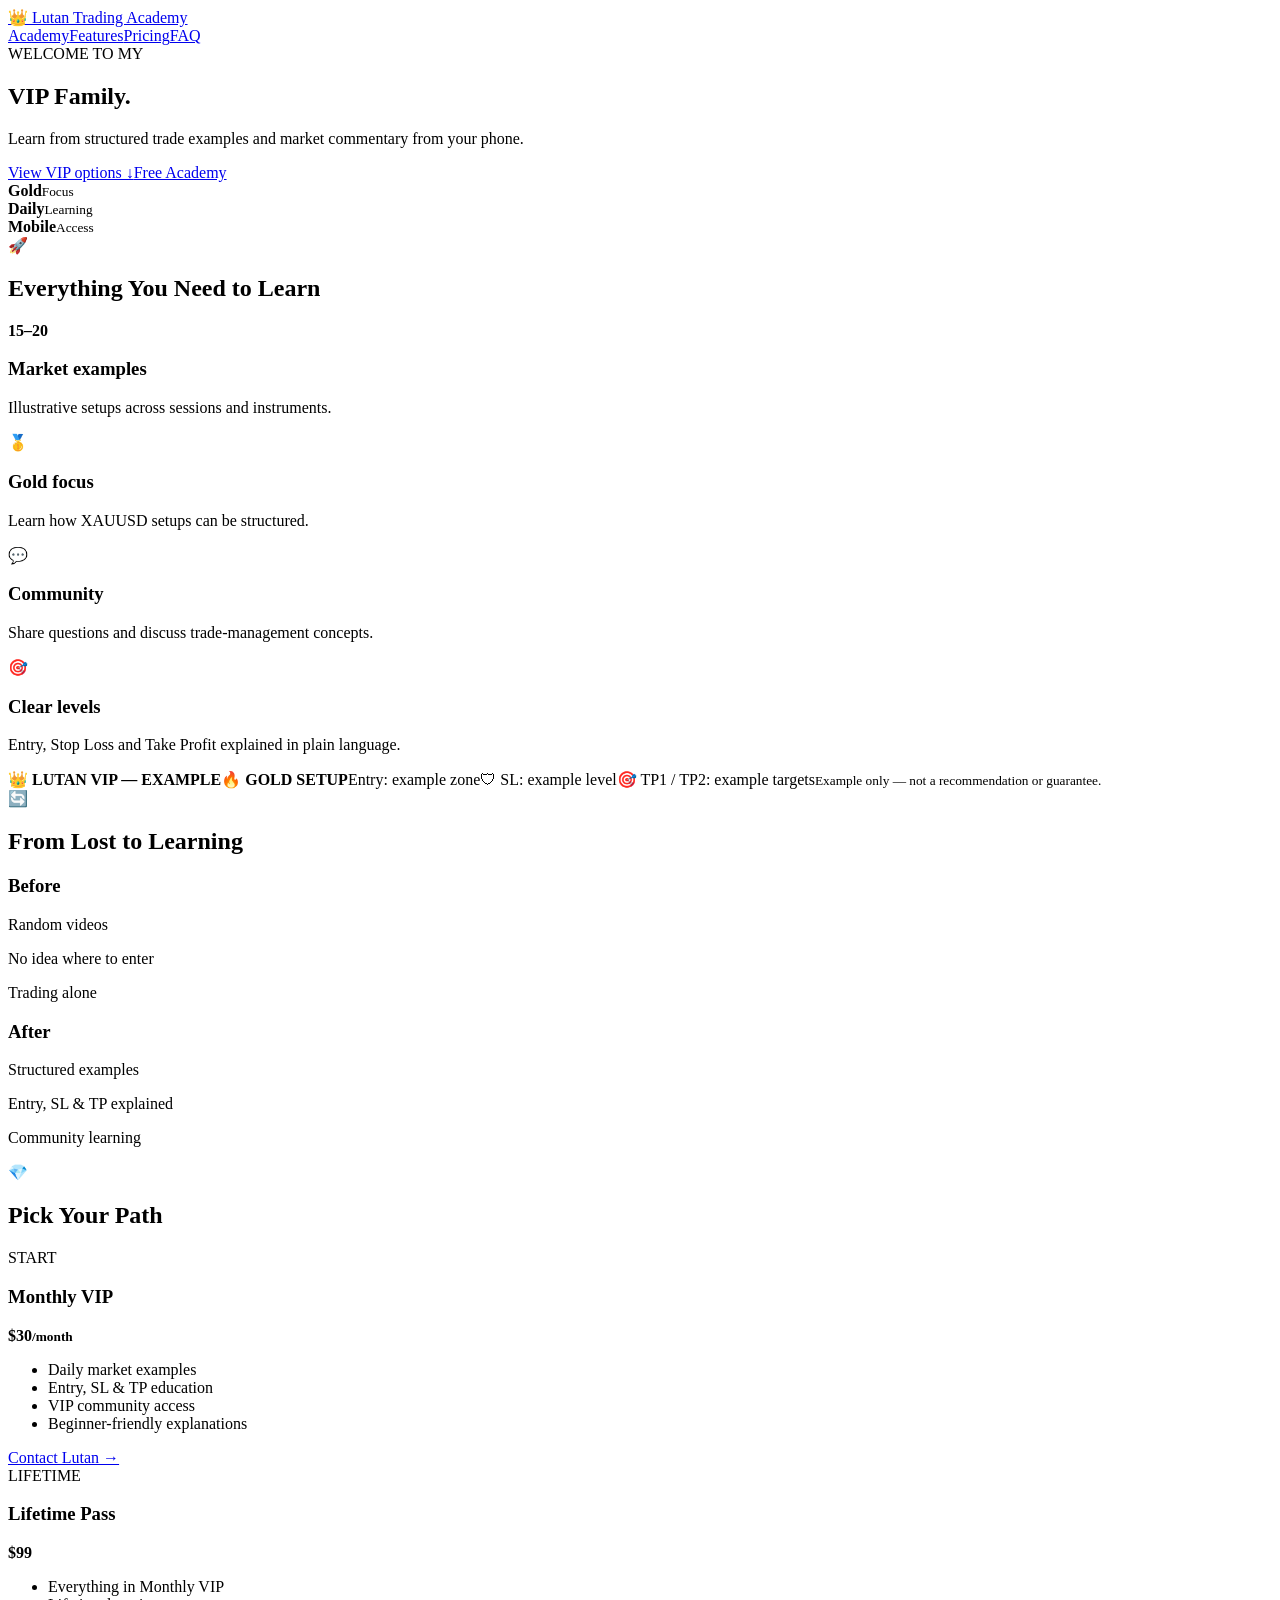
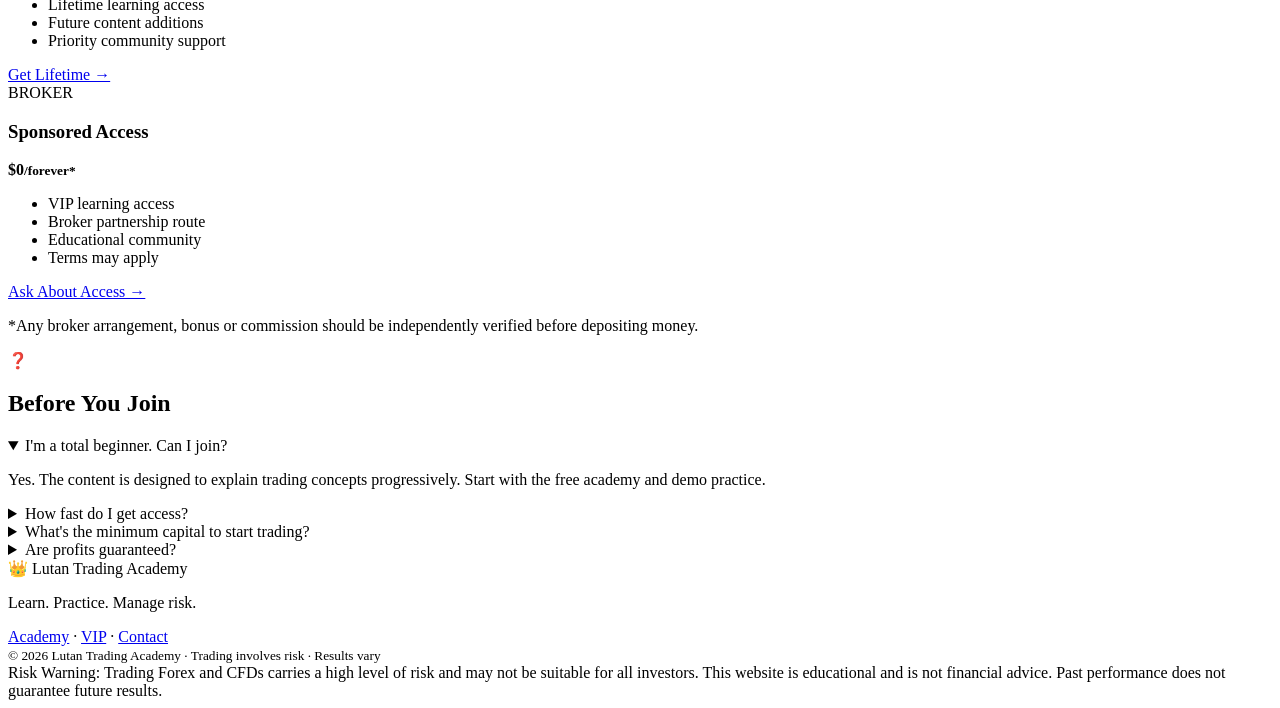
==== vip.html @ 35ac0864 "Add files via upload" ====
<!DOCTYPE html>
<html lang="en"><head><meta charset="UTF-8"><meta name="viewport" content="width=device-width,initial-scale=1"><title>Lutan VIP — Copy My Gold Trades</title><link rel="stylesheet" href="assets/style.css"></head>
<body>
<header class="nav"><a class="brand" href="index.html">👑 Lutan Trading Academy</a><nav><a href="index.html">Academy</a><a href="#features">Features</a><a href="#pricing">Pricing</a><a href="#faq">FAQ</a></nav></header>
<section class="hero vip-hero"><div class="eyebrow">WELCOME TO MY</div><h1>VIP <span>Family.</span></h1><p class="lead">Learn from structured trade examples and market commentary from your phone.</p><div class="hero-actions"><a class="btn primary" href="#pricing">View VIP options ↓</a><a class="btn ghost" href="index.html">Free Academy</a></div><div class="stats"><div><b>Gold</b><small>Focus</small></div><div><b>Daily</b><small>Learning</small></div><div><b>Mobile</b><small>Access</small></div></div></section>
<section class="section" id="features"><div class="section-head"><span>🚀</span><h2>Everything You Need to Learn</h2></div><div class="feature-grid"><div class="card"><b>15–20</b><h3>Market examples</h3><p>Illustrative setups across sessions and instruments.</p></div><div class="card"><b>🥇</b><h3>Gold focus</h3><p>Learn how XAUUSD setups can be structured.</p></div><div class="card"><b>💬</b><h3>Community</h3><p>Share questions and discuss trade-management concepts.</p></div><div class="card"><b>🎯</b><h3>Clear levels</h3><p>Entry, Stop Loss and Take Profit explained in plain language.</p></div></div>
<div class="signal large"><b>👑 LUTAN VIP — EXAMPLE</b><strong>🔥 GOLD SETUP</strong><span>Entry: example zone</span><span>🛡 SL: example level</span><span>🎯 TP1 / TP2: example targets</span><small>Example only — not a recommendation or guarantee.</small></div></section>
<section class="section dark-section"><div class="section-head"><span>🔄</span><h2>From Lost to Learning</h2></div><div class="before-after"><div class="card before"><h3>Before</h3><p>Random videos</p><p>No idea where to enter</p><p>Trading alone</p></div><div class="card after"><h3>After</h3><p>Structured examples</p><p>Entry, SL & TP explained</p><p>Community learning</p></div></div></section>
<section class="section" id="pricing"><div class="section-head"><span>💎</span><h2>Pick Your Path</h2></div><div class="pricing"><div class="price"><span class="tag">START</span><h3>Monthly VIP</h3><strong>$30<small>/month</small></strong><ul><li>Daily market examples</li><li>Entry, SL & TP education</li><li>VIP community access</li><li>Beginner-friendly explanations</li></ul><a class="btn primary" href="mailto:contact@lutantrading.com?subject=Lutan%20VIP">Contact Lutan →</a></div><div class="price featured"><span class="tag">LIFETIME</span><h3>Lifetime Pass</h3><strong>$99</strong><ul><li>Everything in Monthly VIP</li><li>Lifetime learning access</li><li>Future content additions</li><li>Priority community support</li></ul><a class="btn primary" href="mailto:contact@lutantrading.com?subject=Lutan%20Lifetime%20VIP">Get Lifetime →</a></div><div class="price"><span class="tag">BROKER</span><h3>Sponsored Access</h3><strong>$0<small>/forever*</small></strong><ul><li>VIP learning access</li><li>Broker partnership route</li><li>Educational community</li><li>Terms may apply</li></ul><a class="btn primary" href="mailto:contact@lutantrading.com?subject=Lutan%20VIP%20Broker">Ask About Access →</a></div></div><p class="note">*Any broker arrangement, bonus or commission should be independently verified before depositing money.</p></section>
<section id="faq" class="section faq"><div class="section-head"><span>❓</span><h2>Before You Join</h2></div><details open><summary>I'm a total beginner. Can I join?</summary><p>Yes. The content is designed to explain trading concepts progressively. Start with the free academy and demo practice.</p></details><details><summary>How fast do I get access?</summary><p>Contact details and access procedures should be confirmed before payment. Do not send money to an unverified account.</p></details><details><summary>What's the minimum capital to start trading?</summary><p>There is no universally safe minimum. Capital requirements depend on the instrument, broker, leverage and risk plan.</p></details><details><summary>Are profits guaranteed?</summary><p>No. Trading results vary and no signal provider can guarantee profits.</p></details></section>
<footer><div class="brand">👑 Lutan Trading Academy</div><p>Learn. Practice. Manage risk.</p><div><a href="index.html">Academy</a> · <a href="#pricing">VIP</a> · <a href="mailto:contact@lutantrading.com">Contact</a></div><small>© 2026 Lutan Trading Academy · Trading involves risk · Results vary</small><div class="risk">Risk Warning: Trading Forex and CFDs carries a high level of risk and may not be suitable for all investors. This website is educational and is not financial advice. Past performance does not guarantee future results.</div></footer>
<script src="assets/app.js"></script></body></html>
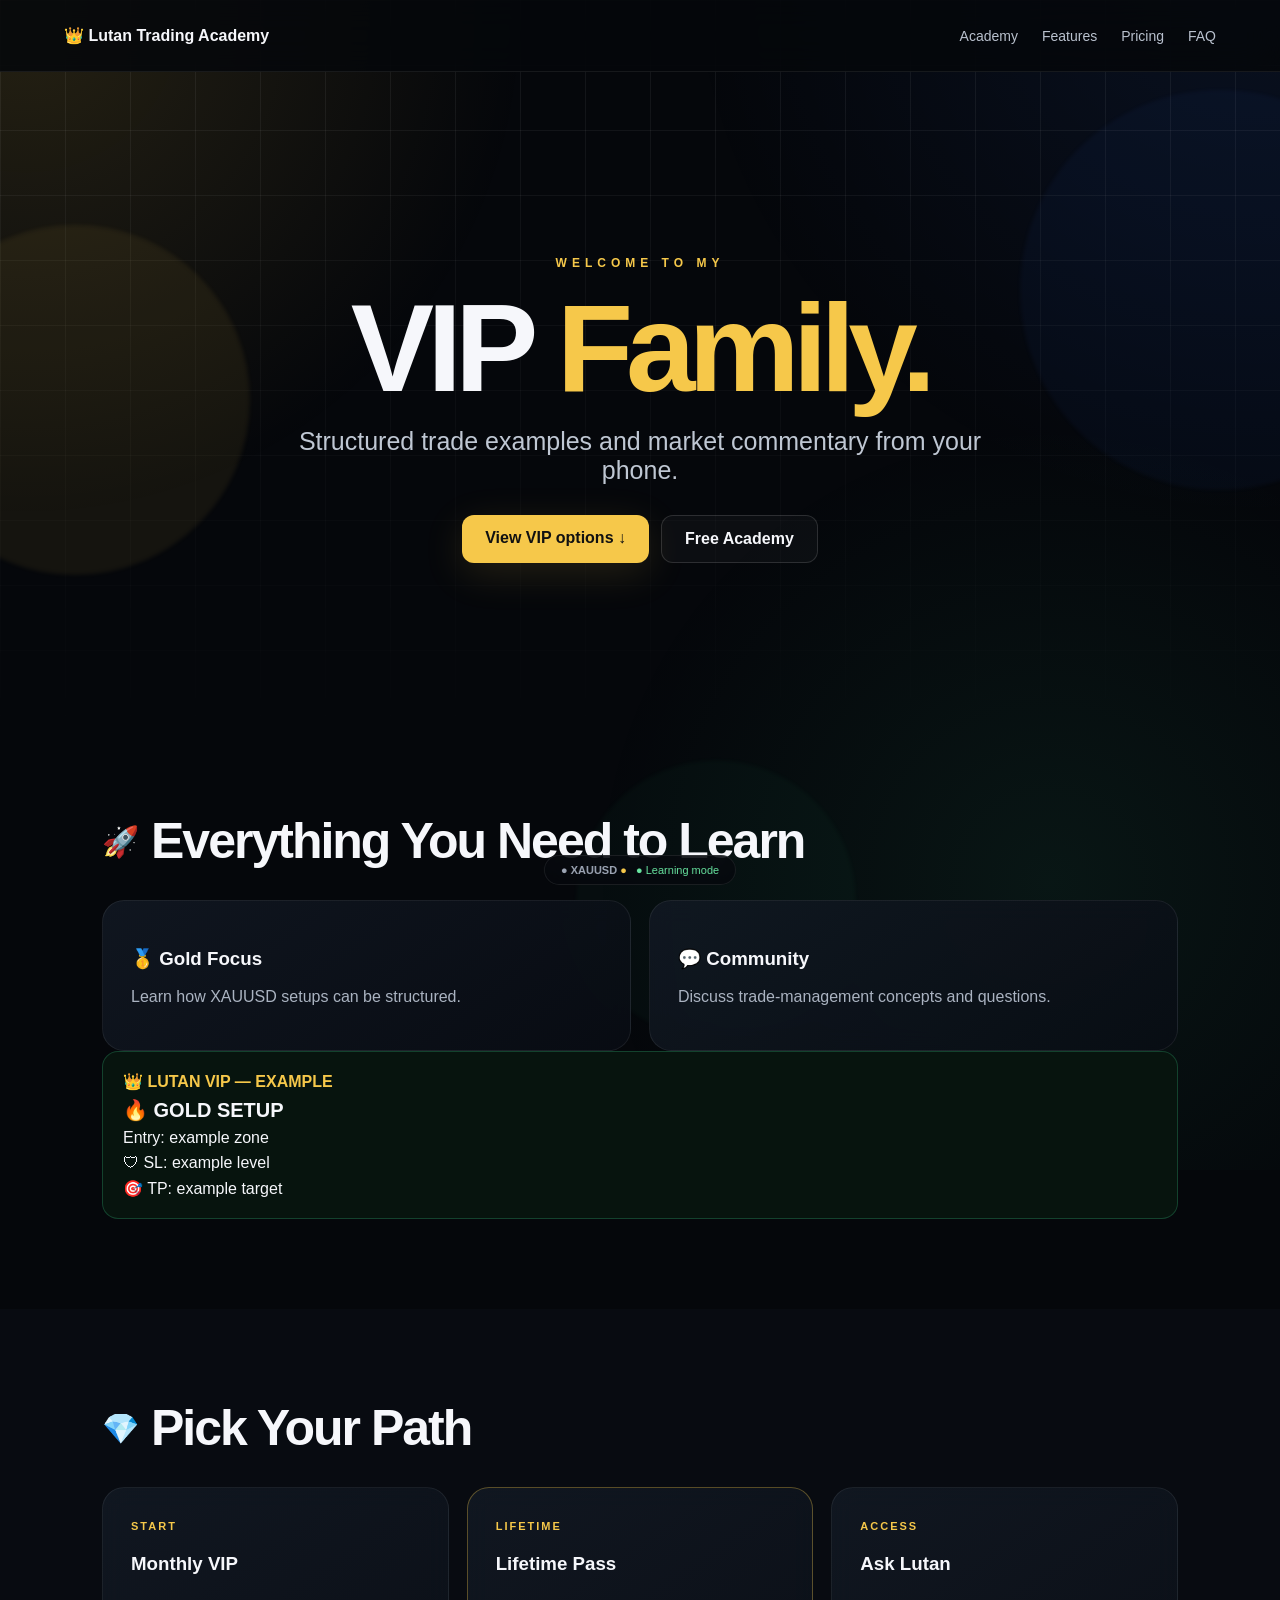
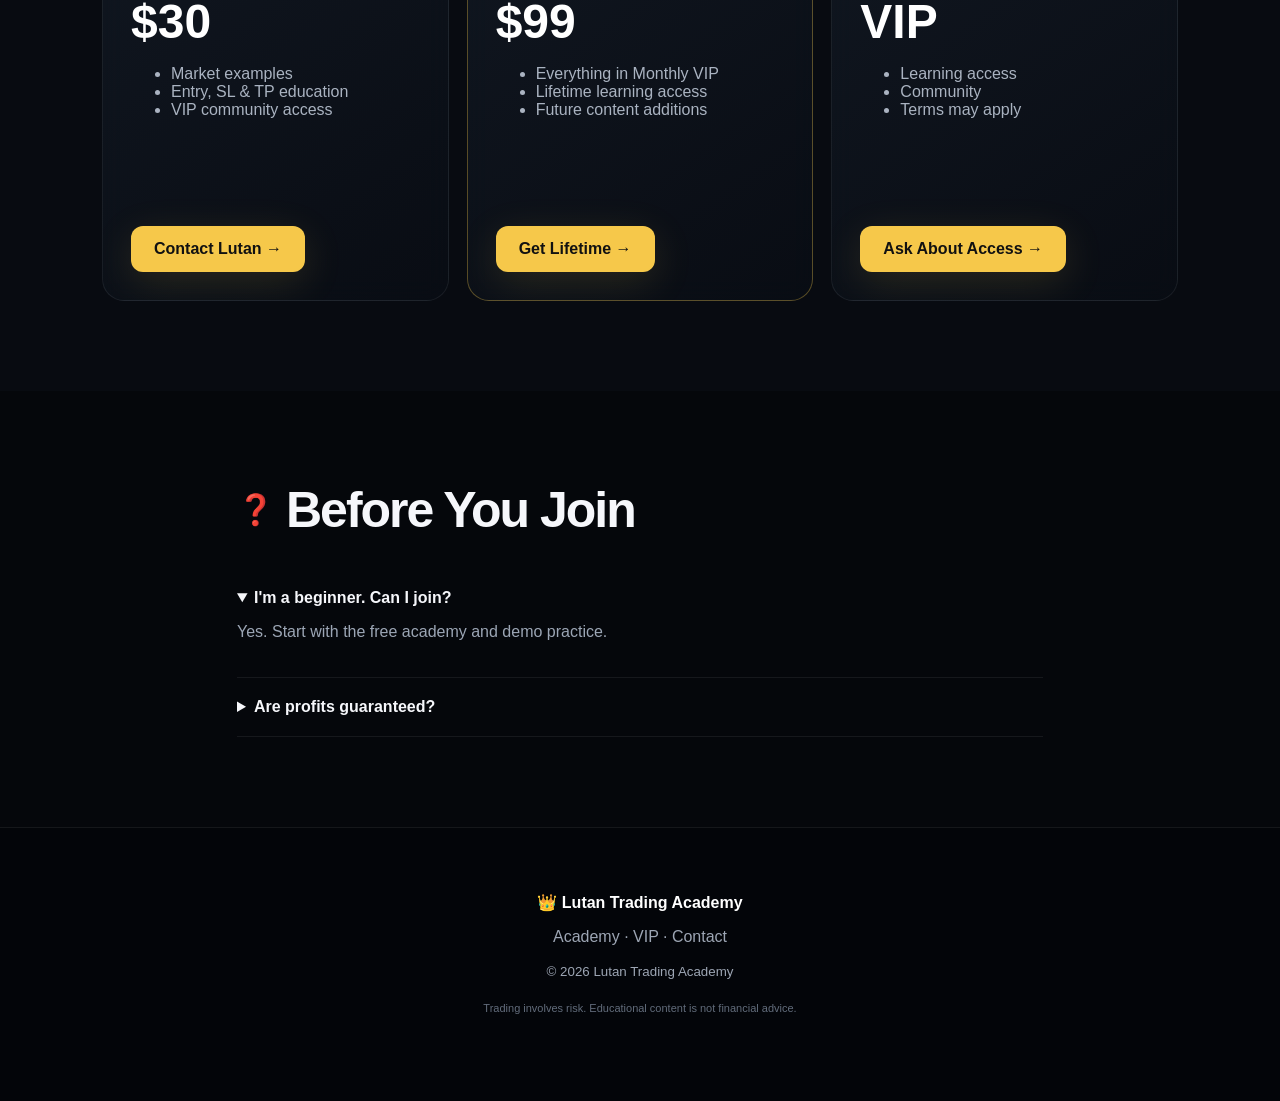
==== commit 0732a1f5: "Add files via upload" ====
--- a/vip.html
+++ b/vip.html
@@ -1,12 +1,19 @@
-<!DOCTYPE html>
-<html lang="en"><head><meta charset="UTF-8"><meta name="viewport" content="width=device-width,initial-scale=1"><title>Lutan VIP — Copy My Gold Trades</title><link rel="stylesheet" href="assets/style.css"></head>
-<body>
+<!doctype html><html><head><meta charset='utf-8'><meta name='viewport' content='width=device-width,initial-scale=1'><title>Lutan Trading Academy</title><style>
+*{box-sizing:border-box}html{scroll-behavior:smooth}body{margin:0;background:#05070b;color:#f6f7fb;font-family:Inter,Arial,sans-serif;overflow-x:hidden}a{text-decoration:none;color:inherit}
+body:before{content:"";position:fixed;inset:-30%;z-index:-3;background:radial-gradient(circle at 20% 20%,#f6c84a22,transparent 25%),radial-gradient(circle at 80% 15%,#3977ff18,transparent 28%),radial-gradient(circle at 70% 80%,#42e59a12,transparent 25%);animation:aurora 15s ease-in-out infinite alternate}
+body:after{content:"";position:fixed;inset:0;z-index:-2;pointer-events:none;background-image:linear-gradient(#fff1 1px,transparent 1px),linear-gradient(90deg,#fff1 1px,transparent 1px);background-size:65px 65px;mask-image:linear-gradient(#000,transparent 85%)}
+@keyframes aurora{to{transform:translate(3%,2%) scale(1.08)}}@keyframes float{50%{transform:translate(100px,-70px) scale(1.2)}}@keyframes up{from{opacity:0;transform:translateY(25px)}to{opacity:1;transform:none}}
+.wall{position:fixed;inset:0;z-index:-1;pointer-events:none}.orb{position:absolute;border-radius:50%;filter:blur(2px);opacity:.35}.o1{width:350px;height:350px;left:-100px;top:25%;background:#f6c84a33;animation:float 13s infinite}.o2{width:400px;height:400px;right:-140px;top:10%;background:#407cff22;animation:float 17s infinite reverse}.o3{width:280px;height:280px;left:45%;bottom:-140px;background:#42e59a18;animation:float 11s infinite}
+.nav{height:72px;position:sticky;top:0;z-index:20;display:flex;align-items:center;justify-content:space-between;padding:0 5%;background:#05070bdd;backdrop-filter:blur(18px);border-bottom:1px solid #ffffff12}.brand{font-weight:900}.nav nav{display:flex;gap:24px;color:#b9c1ce;font-size:14px}.nav-btn{padding:9px 16px;border:1px solid #ffffff20;border-radius:999px;color:#fff}
+.hero{text-align:center;max-width:1050px;margin:auto;padding:115px 22px 90px;min-height:650px;display:flex;flex-direction:column;justify-content:center}.eyebrow{font-size:12px;letter-spacing:5px;color:#f6c84a;font-weight:900}.hero h1{font-size:clamp(60px,11vw,125px);line-height:.9;margin:22px 0;letter-spacing:-7px;animation:up .7s}.hero h1 span{color:#f6c84a}.lead{font-size:clamp(18px,3vw,25px);color:#bfc7d3;max-width:720px;margin:0 auto 30px;animation:up .8s}.actions{display:flex;justify-content:center;gap:12px;flex-wrap:wrap}.btn{padding:14px 23px;border-radius:12px;font-weight:900;display:inline-block;transition:.25s}.btn:hover{transform:translateY(-3px)}.primary{background:#f6c84a;color:#111;box-shadow:0 10px 40px #f6c84a22}.ghost{border:1px solid #ffffff22;background:#ffffff08}.stats{display:grid;grid-template-columns:repeat(3,1fr);max-width:700px;margin:55px auto 0;border:1px solid #ffffff14;border-radius:18px;overflow:hidden;background:#ffffff05;backdrop-filter:blur(14px)}.stats div{padding:18px;border-right:1px solid #ffffff14}.stats div:last-child{border:0}.stats b{display:block;font-size:23px}.stats small{color:#8993a3}
+.section{max-width:1120px;margin:auto;padding:90px 22px}.dark{max-width:none;background:#080b11;padding-left:calc((100% - 1076px)/2);padding-right:calc((100% - 1076px)/2)}.title{display:flex;gap:12px;align-items:center;margin-bottom:30px}.title h2{font-size:clamp(30px,5vw,50px);letter-spacing:-2px;margin:0}.title span{font-size:30px}.cards{display:grid;grid-template-columns:1fr 1fr;gap:18px}.card,.step,.quote,.price{border:1px solid #ffffff12;border-radius:22px;background:linear-gradient(145deg,#121923dd,#090d14dd);backdrop-filter:blur(12px);padding:28px;transition:.3s;position:relative;overflow:hidden}.card:hover,.quote:hover,.price:hover{transform:translateY(-7px);border-color:#f6c84a33;box-shadow:0 20px 60px #0008}.card p,.step p,.quote p,.price li{color:#aab3c1}.intro{text-align:center;color:#aab3c1;max-width:760px;margin:35px auto}.step{display:grid;grid-template-columns:65px 1fr;gap:25px;margin:18px 0}.num{width:55px;height:55px;border-radius:15px;display:grid;place-items:center;color:#f6c84a;background:#ffffff08;border:1px solid #ffffff16;font-weight:900}.step h3{margin:0;font-size:23px}.pills{display:flex;gap:9px;flex-wrap:wrap}.pill{border:1px solid #ffffff15;border-radius:10px;padding:8px 12px;color:#c7ced9;font-size:13px}.grid3{display:grid;grid-template-columns:repeat(3,1fr);gap:12px}.grid3 div{border:1px solid #ffffff12;border-radius:14px;padding:17px;background:#ffffff04}.grid3 small{display:block;color:#909aaa}.signal{padding:20px;border:1px solid #42e59a38;border-radius:16px;background:#07140e;display:grid;gap:7px}.signal b{color:#f6c84a}.signal strong{font-size:20px}.quotes{display:grid;grid-template-columns:repeat(3,1fr);gap:18px}.quote small{color:#7f8998}.founder{max-width:850px}.founderbox{display:grid;grid-template-columns:100px 1fr;gap:25px;align-items:center;border:1px solid #ffffff14;border-radius:25px;padding:35px;background:#ffffff05}.avatar{width:90px;height:90px;border-radius:50%;display:grid;place-items:center;font-size:40px;background:#f6c84a18}.faq{max-width:850px}.faq details{padding:20px 0;border-bottom:1px solid #ffffff12}.faq summary{font-weight:900;cursor:pointer}.faq p{color:#9ca6b5}footer{text-align:center;padding:65px 22px;border-top:1px solid #ffffff12;color:#9da6b4;background:#030509}footer b{color:#fff}.risk{font-size:11px;max-width:850px;margin:22px auto;color:#626c7b}.ticker{position:fixed;bottom:15px;left:50%;transform:translateX(-50%);z-index:15;background:#05080dcc;border:1px solid #ffffff15;border-radius:999px;padding:8px 16px;backdrop-filter:blur(14px);font-size:11px;color:#9da6b5;white-space:nowrap}.green{color:#69e6a1}.gold{color:#f6c84a}
+.prices{display:grid;grid-template-columns:repeat(3,1fr);gap:18px}.price strong{font-size:48px;display:block;color:#fff}.price ul{min-height:145px}.featured{border-color:#f6c84a55}.tag{color:#f6c84a;font-size:11px;font-weight:900;letter-spacing:2px}
+@media(max-width:800px){.nav nav a:not(.nav-btn){display:none}.nav{padding:0 20px}.hero{min-height:600px;padding-top:75px}.hero h1{letter-spacing:-4px}.stats,.cards,.quotes,.prices,.grid3{grid-template-columns:1fr}.stats div{border-right:0;border-bottom:1px solid #ffffff14}.step{grid-template-columns:1fr}.founderbox{grid-template-columns:1fr;text-align:center}.avatar{margin:auto}.dark{padding-left:22px;padding-right:22px}.ticker{font-size:9px;max-width:calc(100vw - 18px);overflow:hidden}}
+</style></head><body>
+<div class="wall"><i class="orb o1"></i><i class="orb o2"></i><i class="orb o3"></i></div>
 <header class="nav"><a class="brand" href="index.html">👑 Lutan Trading Academy</a><nav><a href="index.html">Academy</a><a href="#features">Features</a><a href="#pricing">Pricing</a><a href="#faq">FAQ</a></nav></header>
-<section class="hero vip-hero"><div class="eyebrow">WELCOME TO MY</div><h1>VIP <span>Family.</span></h1><p class="lead">Learn from structured trade examples and market commentary from your phone.</p><div class="hero-actions"><a class="btn primary" href="#pricing">View VIP options ↓</a><a class="btn ghost" href="index.html">Free Academy</a></div><div class="stats"><div><b>Gold</b><small>Focus</small></div><div><b>Daily</b><small>Learning</small></div><div><b>Mobile</b><small>Access</small></div></div></section>
-<section class="section" id="features"><div class="section-head"><span>🚀</span><h2>Everything You Need to Learn</h2></div><div class="feature-grid"><div class="card"><b>15–20</b><h3>Market examples</h3><p>Illustrative setups across sessions and instruments.</p></div><div class="card"><b>🥇</b><h3>Gold focus</h3><p>Learn how XAUUSD setups can be structured.</p></div><div class="card"><b>💬</b><h3>Community</h3><p>Share questions and discuss trade-management concepts.</p></div><div class="card"><b>🎯</b><h3>Clear levels</h3><p>Entry, Stop Loss and Take Profit explained in plain language.</p></div></div>
-<div class="signal large"><b>👑 LUTAN VIP — EXAMPLE</b><strong>🔥 GOLD SETUP</strong><span>Entry: example zone</span><span>🛡 SL: example level</span><span>🎯 TP1 / TP2: example targets</span><small>Example only — not a recommendation or guarantee.</small></div></section>
-<section class="section dark-section"><div class="section-head"><span>🔄</span><h2>From Lost to Learning</h2></div><div class="before-after"><div class="card before"><h3>Before</h3><p>Random videos</p><p>No idea where to enter</p><p>Trading alone</p></div><div class="card after"><h3>After</h3><p>Structured examples</p><p>Entry, SL & TP explained</p><p>Community learning</p></div></div></section>
-<section class="section" id="pricing"><div class="section-head"><span>💎</span><h2>Pick Your Path</h2></div><div class="pricing"><div class="price"><span class="tag">START</span><h3>Monthly VIP</h3><strong>$30<small>/month</small></strong><ul><li>Daily market examples</li><li>Entry, SL & TP education</li><li>VIP community access</li><li>Beginner-friendly explanations</li></ul><a class="btn primary" href="mailto:contact@lutantrading.com?subject=Lutan%20VIP">Contact Lutan →</a></div><div class="price featured"><span class="tag">LIFETIME</span><h3>Lifetime Pass</h3><strong>$99</strong><ul><li>Everything in Monthly VIP</li><li>Lifetime learning access</li><li>Future content additions</li><li>Priority community support</li></ul><a class="btn primary" href="mailto:contact@lutantrading.com?subject=Lutan%20Lifetime%20VIP">Get Lifetime →</a></div><div class="price"><span class="tag">BROKER</span><h3>Sponsored Access</h3><strong>$0<small>/forever*</small></strong><ul><li>VIP learning access</li><li>Broker partnership route</li><li>Educational community</li><li>Terms may apply</li></ul><a class="btn primary" href="mailto:contact@lutantrading.com?subject=Lutan%20VIP%20Broker">Ask About Access →</a></div></div><p class="note">*Any broker arrangement, bonus or commission should be independently verified before depositing money.</p></section>
-<section id="faq" class="section faq"><div class="section-head"><span>❓</span><h2>Before You Join</h2></div><details open><summary>I'm a total beginner. Can I join?</summary><p>Yes. The content is designed to explain trading concepts progressively. Start with the free academy and demo practice.</p></details><details><summary>How fast do I get access?</summary><p>Contact details and access procedures should be confirmed before payment. Do not send money to an unverified account.</p></details><details><summary>What's the minimum capital to start trading?</summary><p>There is no universally safe minimum. Capital requirements depend on the instrument, broker, leverage and risk plan.</p></details><details><summary>Are profits guaranteed?</summary><p>No. Trading results vary and no signal provider can guarantee profits.</p></details></section>
-<footer><div class="brand">👑 Lutan Trading Academy</div><p>Learn. Practice. Manage risk.</p><div><a href="index.html">Academy</a> · <a href="#pricing">VIP</a> · <a href="mailto:contact@lutantrading.com">Contact</a></div><small>© 2026 Lutan Trading Academy · Trading involves risk · Results vary</small><div class="risk">Risk Warning: Trading Forex and CFDs carries a high level of risk and may not be suitable for all investors. This website is educational and is not financial advice. Past performance does not guarantee future results.</div></footer>
-<script src="assets/app.js"></script></body></html>+<section class="hero"><div class="eyebrow">WELCOME TO MY</div><h1>VIP <span>Family.</span></h1><p class="lead">Structured trade examples and market commentary from your phone.</p><div class="actions"><a class="btn primary" href="#pricing">View VIP options ↓</a><a class="btn ghost" href="index.html">Free Academy</a></div></section>
+<section id="features" class="section"><div class="title"><span>🚀</span><h2>Everything You Need to Learn</h2></div><div class="cards"><div class="card"><h3>🥇 Gold Focus</h3><p>Learn how XAUUSD setups can be structured.</p></div><div class="card"><h3>💬 Community</h3><p>Discuss trade-management concepts and questions.</p></div></div><div class="signal"><b>👑 LUTAN VIP — EXAMPLE</b><strong>🔥 GOLD SETUP</strong><span>Entry: example zone</span><span>🛡 SL: example level</span><span>🎯 TP: example target</span></div></section>
+<section id="pricing" class="section dark"><div class="title"><span>💎</span><h2>Pick Your Path</h2></div><div class="prices"><div class="price"><span class="tag">START</span><h3>Monthly VIP</h3><strong>$30</strong><ul><li>Market examples</li><li>Entry, SL & TP education</li><li>VIP community access</li></ul><a class="btn primary" href="mailto:contact@lutantrading.com?subject=Lutan%20VIP">Contact Lutan →</a></div><div class="price featured"><span class="tag">LIFETIME</span><h3>Lifetime Pass</h3><strong>$99</strong><ul><li>Everything in Monthly VIP</li><li>Lifetime learning access</li><li>Future content additions</li></ul><a class="btn primary" href="mailto:contact@lutantrading.com?subject=Lutan%20Lifetime">Get Lifetime →</a></div><div class="price"><span class="tag">ACCESS</span><h3>Ask Lutan</h3><strong>VIP</strong><ul><li>Learning access</li><li>Community</li><li>Terms may apply</li></ul><a class="btn primary" href="mailto:contact@lutantrading.com?subject=Lutan%20VIP">Ask About Access →</a></div></div></section>
+<section id="faq" class="section faq"><div class="title"><span>❓</span><h2>Before You Join</h2></div><details open><summary>I'm a beginner. Can I join?</summary><p>Yes. Start with the free academy and demo practice.</p></details><details><summary>Are profits guaranteed?</summary><p>No. Trading results vary and no signal provider can guarantee profits.</p></details></section>
+<footer><b>👑 Lutan Trading Academy</b><p><a href="index.html">Academy</a> · <a href="#pricing">VIP</a> · <a href="mailto:contact@lutantrading.com">Contact</a></p><small>© 2026 Lutan Trading Academy</small><div class="risk">Trading involves risk. Educational content is not financial advice.</div></footer><div class="ticker">● <b>XAUUSD</b> <span class="gold">●</span> &nbsp; <span class="green">● Learning mode</span></div></body></html>
